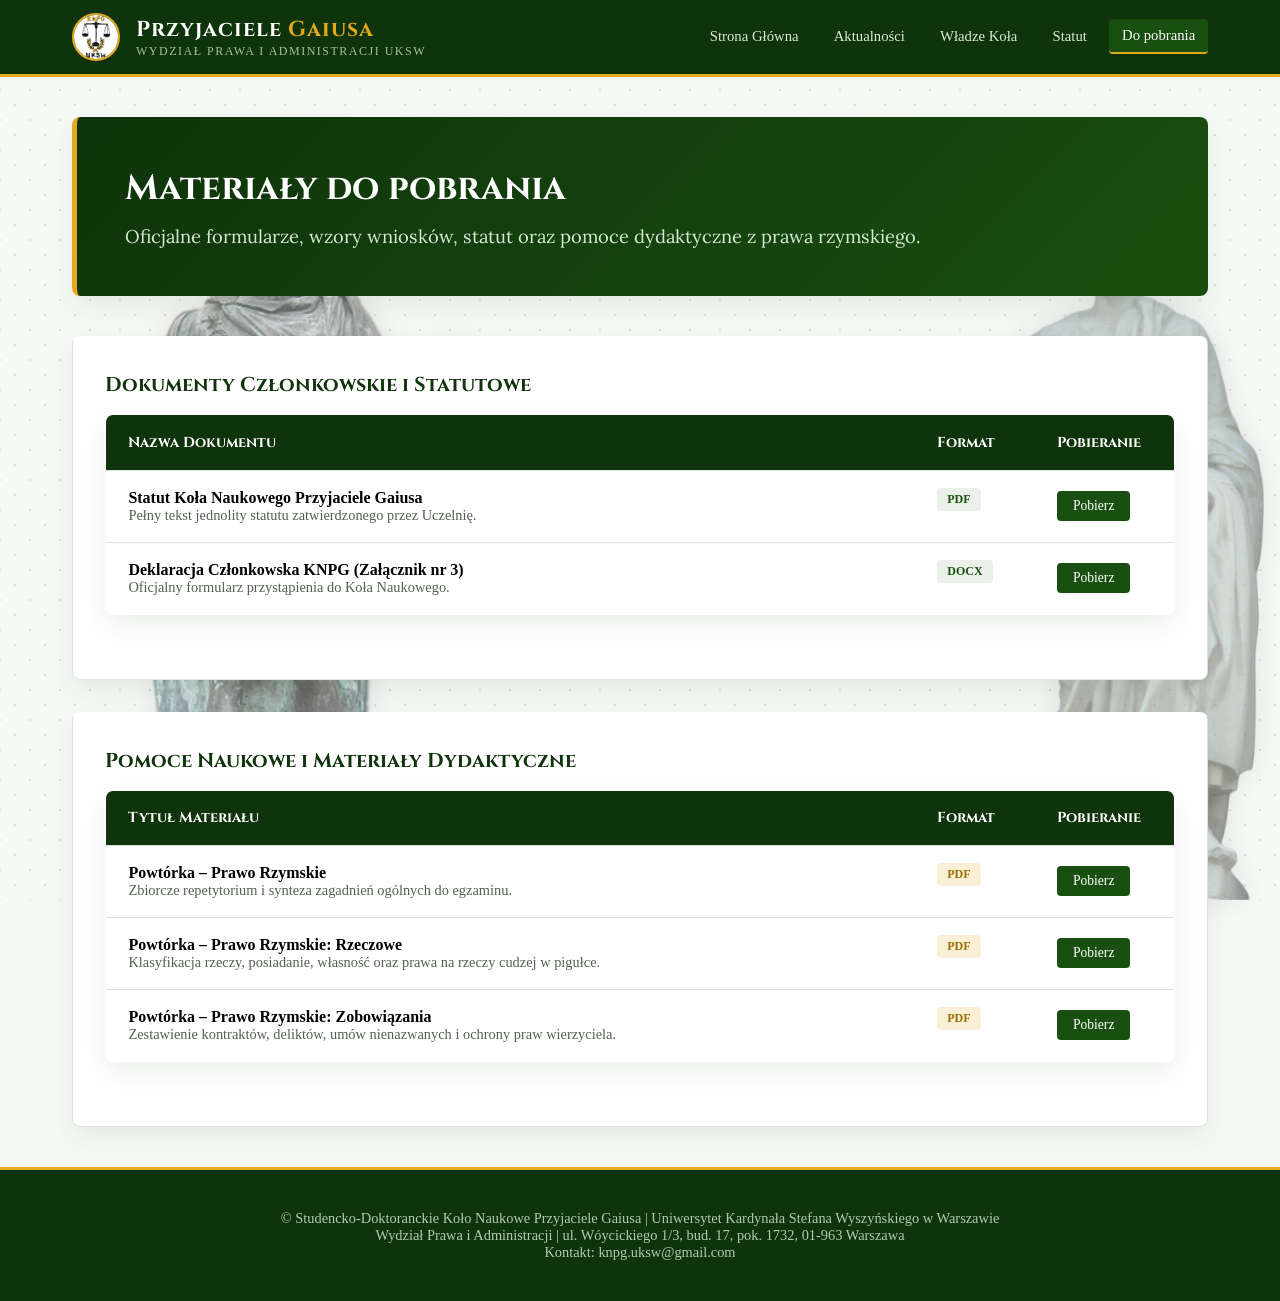
==== do-pobrania.html @ 5a7674ea "Add files via upload" ====
<!DOCTYPE html>
<html lang="pl">
<head>
    <meta charset="UTF-8">
    <meta name="viewport" content="width=device-width, initial-scale=1.0">
    <title>Koło Naukowe Przyjaciele Gaiusa | Do pobrania</title>
    <link rel="icon" type="image/jpeg" href="logo na insta.jpg">
    <link rel="preconnect" href="https://fonts.googleapis.com">
    <link rel="preconnect" href="https://fonts.gstatic.com" crossorigin>
    <link href="https://fonts.googleapis.com/css2?family=Cinzel:wght@600;700;800&family=Inter:wght@300;400;500;600&family=Lora:ital,wght@0,400;0,600;1,400&display=swap" rel="stylesheet">
    <link rel="stylesheet" href="style.css">
    <script src="components.js" defer></script>
</head>
<body>
    <img src="gaius.png" alt="Gaius Watermark" class="bg-watermark" onerror="this.style.display='none'">
    <img src="cezar.png" alt="Cesar Watermark" class="bg-watermark-left" onerror="this.style.display='none'">

    <site-header></site-header>

    <main>
        <div class="hero">
            <h2>Materiały do pobrania</h2>
            <p class="lead">Oficjalne formularze, wzory wniosków, statut oraz pomoce dydaktyczne z prawa rzymskiego.</p>
        </div>

        <div class="card" style="margin-bottom: 2rem;">
            <h3>Dokumenty Członkowskie i Statutowe</h3>
            <table class="download-table" style="margin-top: 1rem;">
                <thead>
                    <tr>
                        <th>Nazwa Dokumentu</th>
                        <th style="width: 120px;">Format</th>
                        <th style="width: 140px;">Pobieranie</th>
                    </tr>
                </thead>
                <tbody>
                    <tr>
                        <td>
                            <strong>Statut Koła Naukowego Przyjaciele Gaiusa</strong>
                            <div class="role-desc">Pełny tekst jednolity statutu zatwierdzonego przez Uczelnię.</div>
                        </td>
                        <td><span class="badge">PDF</span></td>
                        <td><a href="do-pobrania/statut.pdf" class="btn-download" download>Pobierz</a></td>
                    </tr>
                    <tr>
                        <td>
                            <strong>Deklaracja Członkowska KNPG (Załącznik nr 3)</strong>
                            <div class="role-desc">Oficjalny formularz przystąpienia do Koła Naukowego.</div>
                        </td>
                        <td><span class="badge">DOCX</span></td>
                        <td><a href="do-pobrania/deklaracja-członkowska.docx" class="btn-download" download>Pobierz</a></td>
                    </tr>
                </tbody>
            </table>
        </div>

        <div class="card">
            <h3>Pomoce Naukowe i Materiały Dydaktyczne</h3>
            <table class="download-table" style="margin-top: 1rem;">
                <thead>
                    <tr>
                        <th>Tytuł Materiału</th>
                        <th style="width: 120px;">Format</th>
                        <th style="width: 140px;">Pobieranie</th>
                    </tr>
                </thead>
                <tbody>
                    <tr>
                        <td>
                            <strong>Powtórka – Prawo Rzymskie</strong>
                            <div class="role-desc">Zbiorcze repetytorium i synteza zagadnień ogólnych do egzaminu.</div>
                        </td>
                        <td><span class="badge gold">PDF</span></td>
                        <td><a href="do-pobrania/powtorka-prawo-rzymskie.pdf" class="btn-download" download>Pobierz</a></td>
                    </tr>
                    <tr>
                        <td>
                            <strong>Powtórka – Prawo Rzymskie: Rzeczowe</strong>
                            <div class="role-desc">Klasyfikacja rzeczy, posiadanie, własność oraz prawa na rzeczy cudzej w pigułce.</div>
                        </td>
                        <td><span class="badge gold">PDF</span></td>
                        <td><a href="do-pobrania/powtorka-prawo-rzymskie-rzeczowe.pdf" class="btn-download" download>Pobierz</a></td>
                    </tr>
                    <tr>
                        <td>
                            <strong>Powtórka – Prawo Rzymskie: Zobowiązania</strong>
                            <div class="role-desc">Zestawienie kontraktów, deliktów, umów nienazwanych i ochrony praw wierzyciela.</div>
                        </td>
                        <td><span class="badge gold">PDF</span></td>
                        <td><a href="do-pobrania/powtorka-prawo-rzymskie-zobowiazania.pdf" class="btn-download" download>Pobierz</a></td>
                    </tr>
                </tbody>
            </table>
        </div>
    </main>

    <site-footer></site-footer>
</body>
</html>
---- style.css ----
site-header {
    display: block;
    position: sticky;
    top: 0;
    z-index: 1000;
}

site-footer {
    display: block;
}
:root {
    --primary: #194f10;
    --primary-light: #246a18;
    --primary-dark: #0f330a;
    --accent: #e5a91e;
    --accent-hover: #cca018;
    --bg-light: #f7f9f6;
    --surface: #ffffff;
    --text-main: #1f271e;
    --text-muted: #536151;
    --border: #dbe4da;
    --shadow: 0 10px 30px rgba(15, 51, 10, 0.08);
}

* {
    box-sizing: border-box;
    margin: 0;
    padding: 0;
}

body {
    background-color: var(--bg-light); /* */
    background-image: 
        radial-gradient(var(--border) 0.75px, transparent 0.75px),
        radial-gradient(var(--border) 0.75px, var(--bg-light) 0.75px); /* */
    background-size: 30px 30px;
    background-position: 0 0, 15px 15px;
    background-attachment: fixed;
}

.bg-latin-quote {
    position: fixed;
    left: 2vw;
    bottom: 4vh;
    font-family: 'Cinzel', serif; /*[cite: 1] */
    font-size: 2.8rem;
    line-height: 1.2;
    color: var(--primary-dark); /*[cite: 1] */
    opacity: 0.035;
    pointer-events: none;
    z-index: 0;
    max-width: 450px;
    user-select: none;
}

/* Znak wodny w tle: sylwetka Gaiusa o widoczności 60% */
.bg-watermark {
    position: fixed;
    right: -20px;
    bottom: 0;
    height: 85vh;
    max-height: 850px;
    width: auto;
    opacity: 0.6;
    pointer-events: none;
    z-index: 0;
    filter: drop-shadow(0 0 15px rgba(0, 0, 0, 0.15));
}

/* Znak wodny w tle: Cezar po lewej stronie w odbiciu lustrzanym */
.bg-watermark-left {
    position: fixed;
    left: -20px;
    bottom: 0;
    height: 85vh;
    max-height: 850px;
    width: auto;
    opacity: 0.6;
    pointer-events: none;
    z-index: 0;
    filter: drop-shadow(0 0 15px rgba(0, 0, 0, 0.15));
    transform: scaleX(-1); /* Odwrócenie w stronę środka ekranu */
}

@media (max-width: 820px) {
    .bg-watermark-left { display: none; }
}

header {
    background-color: var(--primary-dark);
    color: var(--surface);
    border-bottom: 3px solid var(--accent);
    position: sticky;
    top: 0;
    z-index: 1000;
}

.header-container {
    max-width: 1200px;
    margin: 0 auto;
    padding: 0.8rem 2rem;
    display: flex;
    justify-content: space-between;
    align-items: center;
}

.brand-wrapper {
    display: flex;
    align-items: center;
    gap: 1rem;
    text-decoration: none;
}

.nav-logo {
    width: 48px;
    height: 48px;
    border-radius: 50%;
    border: 2px solid var(--accent);
    object-fit: cover;
}

.brand h1 {
    font-family: 'Cinzel', serif;
    font-size: 1.35rem;
    letter-spacing: 1px;
    color: var(--surface);
}

.brand span {
    color: var(--accent);
}

.brand p {
    font-size: 0.75rem;
    text-transform: uppercase;
    letter-spacing: 1.5px;
    color: #a4c29e;
}

nav ul {
    display: flex;
    list-style: none;
    gap: 0.6rem;
    align-items: center;
}

nav a.nav-link {
    text-decoration: none;
    color: #dbead7;
    font-size: 0.92rem;
    font-weight: 500;
    padding: 0.5rem 0.8rem;
    border-radius: 4px;
    transition: all 0.25s ease;
    display: inline-block;
}

nav a.nav-link:hover {
    color: var(--accent);
}

nav a.nav-link.active {
    color: #ffffff;
    background-color: var(--primary);
    border-bottom: 2px solid var(--accent);
}

main {
    max-width: 1200px;
    margin: 2.5rem auto;
    padding: 0 2rem;
    min-height: calc(100vh - 280px);
    position: relative;
    z-index: 1;
}

.hero {
    background: linear-gradient(135deg, var(--primary-dark) 0%, var(--primary) 100%);
    color: var(--surface);
    padding: 3rem;
    border-radius: 8px;
    margin-bottom: 2.5rem;
    box-shadow: var(--shadow);
    border-left: 5px solid var(--accent);
}

.hero h2 {
    font-family: 'Cinzel', serif;
    font-size: 2.2rem;
    margin-bottom: 0.8rem;
    color: #ffffff;
}

.hero p.lead {
    font-family: 'Lora', serif;
    font-size: 1.15rem;
    color: #d7e8d3;
    max-width: 820px;
}

.hero-with-logo {
    display: flex;
    align-items: center;
    justify-content: space-between;
    gap: 2.5rem;
}

.logo-showcase {
    flex-shrink: 0;
    width: 250px;
    height: 250px;
    background-color: #ffffff;
    border: 4px solid var(--accent);
    border-radius: 12px;
    overflow: hidden;
    display: flex;
    align-items: center;
    justify-content: center;
    box-shadow: 0 12px 25px rgba(0, 0, 0, 0.25);
}

.logo-showcase img {
    width: 100%;
    height: 100%;
    object-fit: cover;
}

.sub-nav {
    display: flex;
    flex-wrap: wrap;
    gap: 0.6rem;
    margin-bottom: 2rem;
    border-bottom: 2px solid var(--border);
    padding-bottom: 0.8rem;
}

.sub-link {
    background: #e9efe7;
    border: 1px solid var(--border);
    color: var(--text-main);
    padding: 0.55rem 1rem;
    font-size: 0.9rem;
    font-weight: 600;
    border-radius: 6px;
    cursor: pointer;
    transition: all 0.2s ease;
}

.sub-link:hover {
    background: #d6e4d3;
    color: var(--primary-dark);
}

.sub-link.active {
    background: var(--primary);
    color: #ffffff;
    border-color: var(--primary);
}

.sub-tab-content {
    display: none;
    animation: fadeIn 0.3s ease-in-out;
}

.sub-tab-content.active {
    display: block;
}

@keyframes fadeIn {
    from { opacity: 0; transform: translateY(8px); }
    to { opacity: 1; transform: translateY(0); }
}

.grid-2 {
    display: grid;
    grid-template-columns: repeat(auto-fit, minmax(320px, 1fr));
    gap: 2rem;
    margin-bottom: 2.5rem;
}

.grid-3 {
    display: grid;
    grid-template-columns: repeat(auto-fit, minmax(280px, 1fr));
    gap: 1.5rem;
    margin-bottom: 2.5rem;
}

.card {
    background-color: var(--surface);
    padding: 2rem;
    border-radius: 8px;
    box-shadow: var(--shadow);
    border: 1px solid var(--border);
    border-top: 3px solid transparent;
    transition: transform 0.2s ease, border-top-color 0.2s ease;
}

.card:hover {
    transform: translateY(-3px);
    border-top-color: var(--accent);
}

.card h3 {
    font-family: 'Cinzel', serif;
    color: var(--primary-dark);
    margin-bottom: 0.8rem;
    font-size: 1.25rem;
}

.person-card {
    display: flex;
    flex-direction: column;
    align-items: center;
    text-align: center;
}

.person-photo-frame {
    width: 200px;
    height: 250px;
    border: 2px dashed var(--accent);
    background: #f1f5ef;
    border-radius: 8px;
    margin-bottom: 1.2rem;
    display: flex;
    flex-direction: column;
    align-items: center;
    justify-content: center;
    color: var(--text-muted);
    font-size: 0.82rem;
    overflow: hidden;
}

.news-card {
    padding: 0;
    overflow: hidden;
    display: flex;
    flex-direction: column;
}

.news-thumb {
    width: 100%;
    height: 190px;
    object-fit: cover;
    background-color: #dce7db;
    border-bottom: 2px solid var(--accent);
}

.news-body {
    padding: 1.5rem;
    display: flex;
    flex-direction: column;
    flex-grow: 1;
}

.news-actions {
    margin-top: auto;
    padding-top: 1rem;
    display: flex;
    justify-content: space-between;
    align-items: center;
}

.btn-link {
    color: var(--primary);
    font-weight: 600;
    text-decoration: none;
    font-size: 0.9rem;
    cursor: pointer;
    background: none;
    border: none;
}

.btn-link:hover {
    color: var(--accent-hover);
    text-decoration: underline;
}

.download-table,
.resolution-list {
    width: 100%;
    border-collapse: collapse;
    background: var(--surface);
    border-radius: 8px;
    overflow: hidden;
    box-shadow: var(--shadow);
    border: 1px solid var(--border);
    margin-bottom: 2rem;
}

.download-table th,
.download-table td,
.resolution-list th,
.resolution-list td {
    padding: 1.1rem 1.4rem;
    text-align: left;
    border-bottom: 1px solid var(--border);
}

.download-table th,
.resolution-list th {
    background-color: var(--primary-dark);
    color: #ffffff;
    font-family: 'Cinzel', serif;
    font-size: 0.9rem;
}

.download-table tr:hover td,
.resolution-list tr:hover td {
    background-color: #f3f7f2;
}

.btn-download {
    display: inline-block;
    padding: 0.45rem 1rem;
    background: var(--primary);
    color: #fff !important;
    text-decoration: none;
    border-radius: 4px;
    font-size: 0.85rem;
    font-weight: 500;
    border: none;
    cursor: pointer;
    transition: background 0.2s;
}

.btn-download:hover {
    background: var(--primary-light);
}

.badge {
    display: inline-block;
    background: #eaf1e8;
    color: var(--primary);
    font-size: 0.75rem;
    font-weight: 600;
    padding: 0.25rem 0.65rem;
    border-radius: 4px;
    margin-bottom: 0.8rem;
    text-transform: uppercase;
}

.badge.gold {
    background: rgba(229, 169, 30, 0.18);
    color: #996e05;
}

.date {
    font-size: 0.85rem;
    color: var(--text-muted);
    margin-bottom: 0.5rem;
}

.person-title {
    color: #a47206;
    font-size: 0.9rem;
    font-weight: 600;
    margin-bottom: 0.3rem;
}

.role-desc {
    font-size: 0.9rem;
    color: var(--text-muted);
}

.statute-container {
    background: var(--surface);
    padding: 3.5rem;
    border-radius: 8px;
    border: 1px solid var(--border);
    box-shadow: var(--shadow);
    max-width: 900px;
    margin: 0 auto;
    font-family: 'Lora', serif;
    line-height: 1.8;
}

.statute-container h2 {
    font-family: 'Cinzel', serif;
    text-align: center;
    color: var(--primary-dark);
    margin-bottom: 0.5rem;
}

.statute-meta {
    text-align: center;
    font-size: 0.95rem;
    color: var(--text-muted);
    margin-bottom: 2.5rem;
    padding-bottom: 1.5rem;
    border-bottom: 2px solid var(--accent);
}

.statute-container h3 {
    font-family: 'Cinzel', serif;
    text-align: center;
    margin: 2rem 0 1rem 0;
    color: var(--primary);
}

.statute-container p.par {
    font-weight: bold;
    margin-top: 1.5rem;
    margin-bottom: 0.4rem;
    color: var(--primary-dark);
}

.statute-container ol, 
.statute-container ul {
    margin-left: 1.8rem;
    margin-bottom: 1rem;
}

footer {
    background-color: var(--primary-dark);
    color: #b2cbb0;
    padding: 2.5rem 2rem;
    border-top: 3px solid var(--accent);
    font-size: 0.9rem;
    text-align: center;
    position: relative;
    z-index: 1;
}

@media (max-width: 820px) {
    .bg-watermark { display: none; }
    .hero-with-logo { flex-direction: column-reverse; text-align: center; }
    .logo-showcase { width: 180px; height: 180px; margin: 0 auto; }
    .header-container { flex-direction: column; gap: 1rem; align-items: flex-start; }
    nav ul { flex-wrap: wrap; }
    .statute-container { padding: 1.5rem; }
}
/* Style strony pojedynczego wydarzenia i galerii */
.event-single-article {
    padding: 2.5rem;
}

.event-banner {
    width: 100%;
    aspect-ratio: 16 / 9;
    max-height: 440px;
    border-radius: 6px;
    overflow: hidden;
    margin-bottom: 2rem;
    border-bottom: 3px solid var(--accent);
    background-color: #0f330a; /* Tło pod grafikę zanim się załaduje */
}

.event-banner img {
    width: 100%;
    height: 100%;
    object-fit: cover; /* Wypełnia kadr bez deformacji */
    object-position: center center; /* Kadruje do środka (można zmienić na center top) */
    display: block;
}

/* Nowy, elegancki nagłówek i metadane wydarzenia */
.event-header-box {
    margin-bottom: 2rem;
    padding-bottom: 1.5rem;
    border-bottom: 2px solid var(--border);
}

.event-meta-top {
    display: flex;
    flex-wrap: wrap;
    align-items: center;
    gap: 0.8rem 1.4rem;
    margin-bottom: 1rem;
}

.event-meta-top .badge {
    margin-bottom: 0;
    font-size: 0.8rem;
    letter-spacing: 0.5px;
}

.meta-tag {
    display: inline-flex;
    align-items: center;
    gap: 0.4rem;
    font-size: 0.88rem;
    color: var(--text-muted);
    font-weight: 500;
}

.meta-icon {
    font-size: 0.95rem;
    opacity: 0.85;
}

.event-header-box h2 {
    font-family: 'Cinzel', serif;
    color: var(--primary-dark);
    font-size: 2.2rem;
    line-height: 1.25;
    letter-spacing: 0.5px;
    margin: 0.5rem 0 0 0;
}

@media (max-width: 768px) {
    .event-header-box h2 {
        font-size: 1.6rem;
    }
    .event-meta-top {
        gap: 0.6rem 1rem;
    }
}

.event-body-text {
    font-size: 1.05rem;
    line-height: 1.85;
    color: var(--text-main);
    border-bottom: 1px solid var(--border);
    padding-bottom: 2rem;
    margin-bottom: 2.5rem;
}

.event-body-text p {
    margin-bottom: 1.2rem;
}

.event-gallery-section h3 {
    font-family: 'Cinzel', serif;
    color: var(--primary-dark);
    font-size: 1.4rem;
    margin-bottom: 1.5rem;
}

.event-gallery-grid {
    display: grid;
    grid-template-columns: repeat(auto-fit, minmax(260px, 1fr));
    gap: 1.2rem;
}

.gallery-item {
    border-radius: 6px;
    overflow: hidden;
    border: 2px solid var(--border);
    box-shadow: 0 4px 12px rgba(0, 0, 0, 0.05);
    transition: transform 0.2s ease, border-color 0.2s ease;
    aspect-ratio: 4 / 3;
    height: auto; /* Zastępuje sztywne height: 200px */
}

.gallery-item img {
    width: 100%;
    height: 100%;
    object-fit: cover;
    object-position: center;
    display: block;
}

.gallery-item:hover {
    transform: scale(1.02);
    border-color: var(--accent);
}
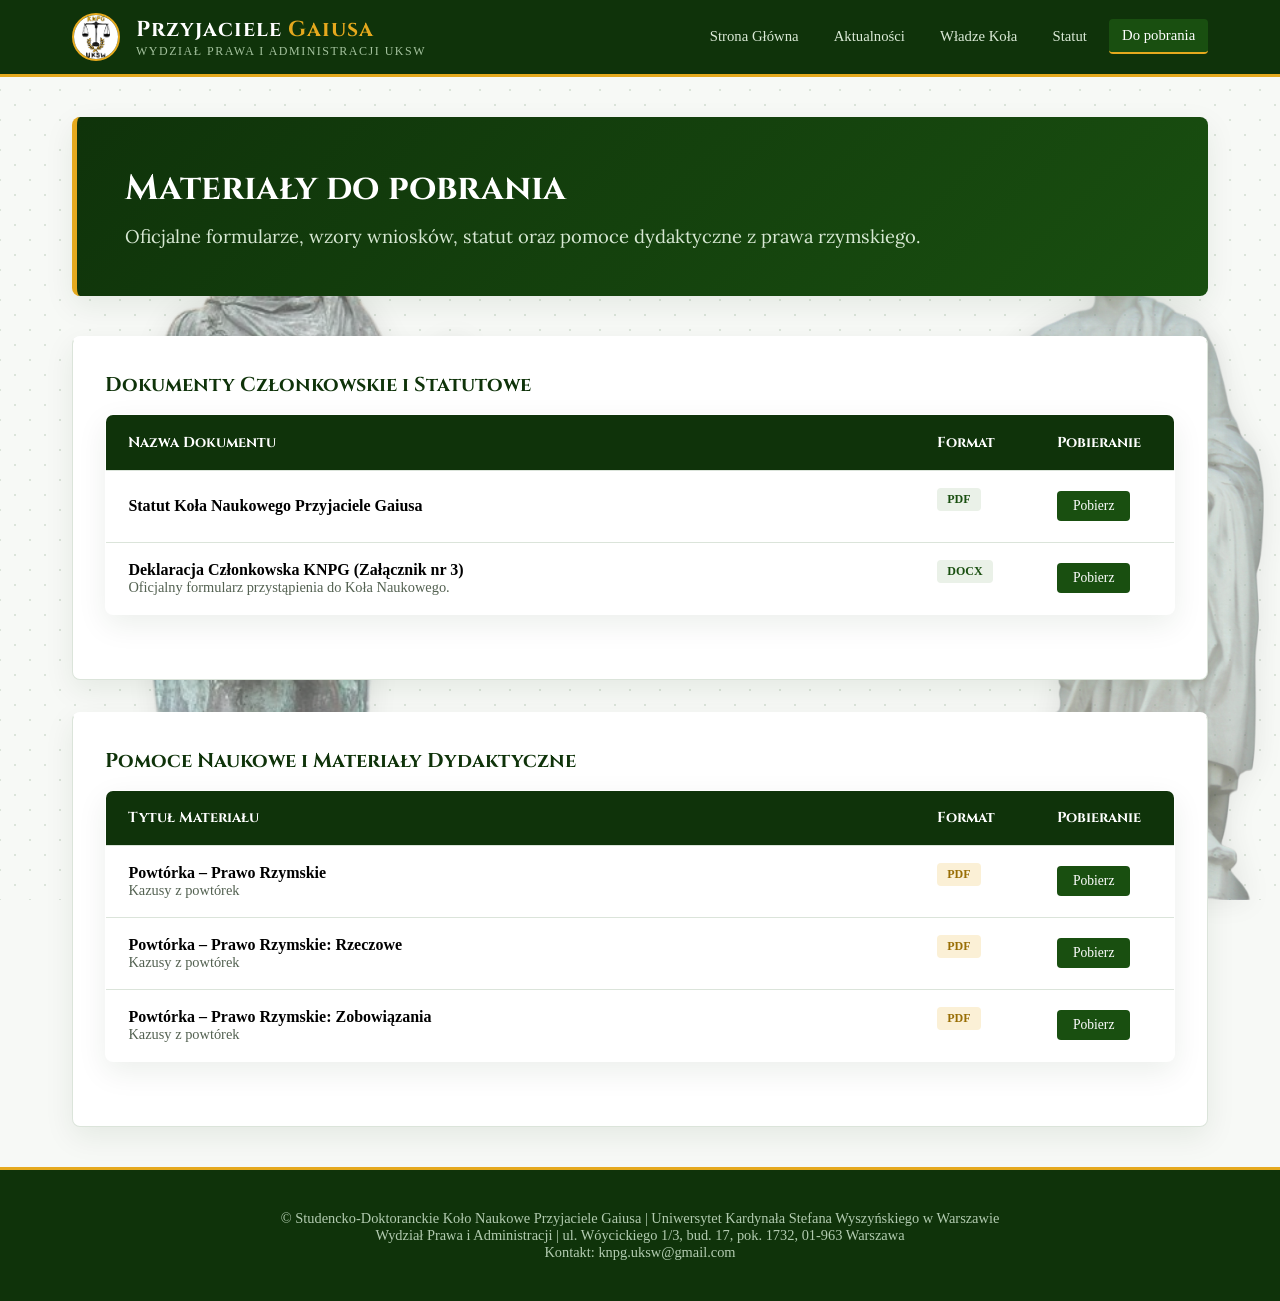
==== commit 00f6fe5f: "Add files via upload" ====
--- a/do-pobrania.html
+++ b/do-pobrania.html
@@ -37,7 +37,7 @@
                     <tr>
                         <td>
                             <strong>Statut Koła Naukowego Przyjaciele Gaiusa</strong>
-                            <div class="role-desc">Pełny tekst jednolity statutu zatwierdzonego przez Uczelnię.</div>
+                            <div class="role-desc"></div>
                         </td>
                         <td><span class="badge">PDF</span></td>
                         <td><a href="do-pobrania/statut.pdf" class="btn-download" download>Pobierz</a></td>
@@ -68,7 +68,7 @@
                     <tr>
                         <td>
                             <strong>Powtórka – Prawo Rzymskie</strong>
-                            <div class="role-desc">Zbiorcze repetytorium i synteza zagadnień ogólnych do egzaminu.</div>
+                            <div class="role-desc">Kazusy z powtórek</div>
                         </td>
                         <td><span class="badge gold">PDF</span></td>
                         <td><a href="do-pobrania/powtorka-prawo-rzymskie.pdf" class="btn-download" download>Pobierz</a></td>
@@ -76,7 +76,7 @@
                     <tr>
                         <td>
                             <strong>Powtórka – Prawo Rzymskie: Rzeczowe</strong>
-                            <div class="role-desc">Klasyfikacja rzeczy, posiadanie, własność oraz prawa na rzeczy cudzej w pigułce.</div>
+                            <div class="role-desc">Kazusy z powtórek</div>
                         </td>
                         <td><span class="badge gold">PDF</span></td>
                         <td><a href="do-pobrania/powtorka-prawo-rzymskie-rzeczowe.pdf" class="btn-download" download>Pobierz</a></td>
@@ -84,7 +84,7 @@
                     <tr>
                         <td>
                             <strong>Powtórka – Prawo Rzymskie: Zobowiązania</strong>
-                            <div class="role-desc">Zestawienie kontraktów, deliktów, umów nienazwanych i ochrony praw wierzyciela.</div>
+                            <div class="role-desc">Kazusy z powtórek</div>
                         </td>
                         <td><span class="badge gold">PDF</span></td>
                         <td><a href="do-pobrania/powtorka-prawo-rzymskie-zobowiazania.pdf" class="btn-download" download>Pobierz</a></td>
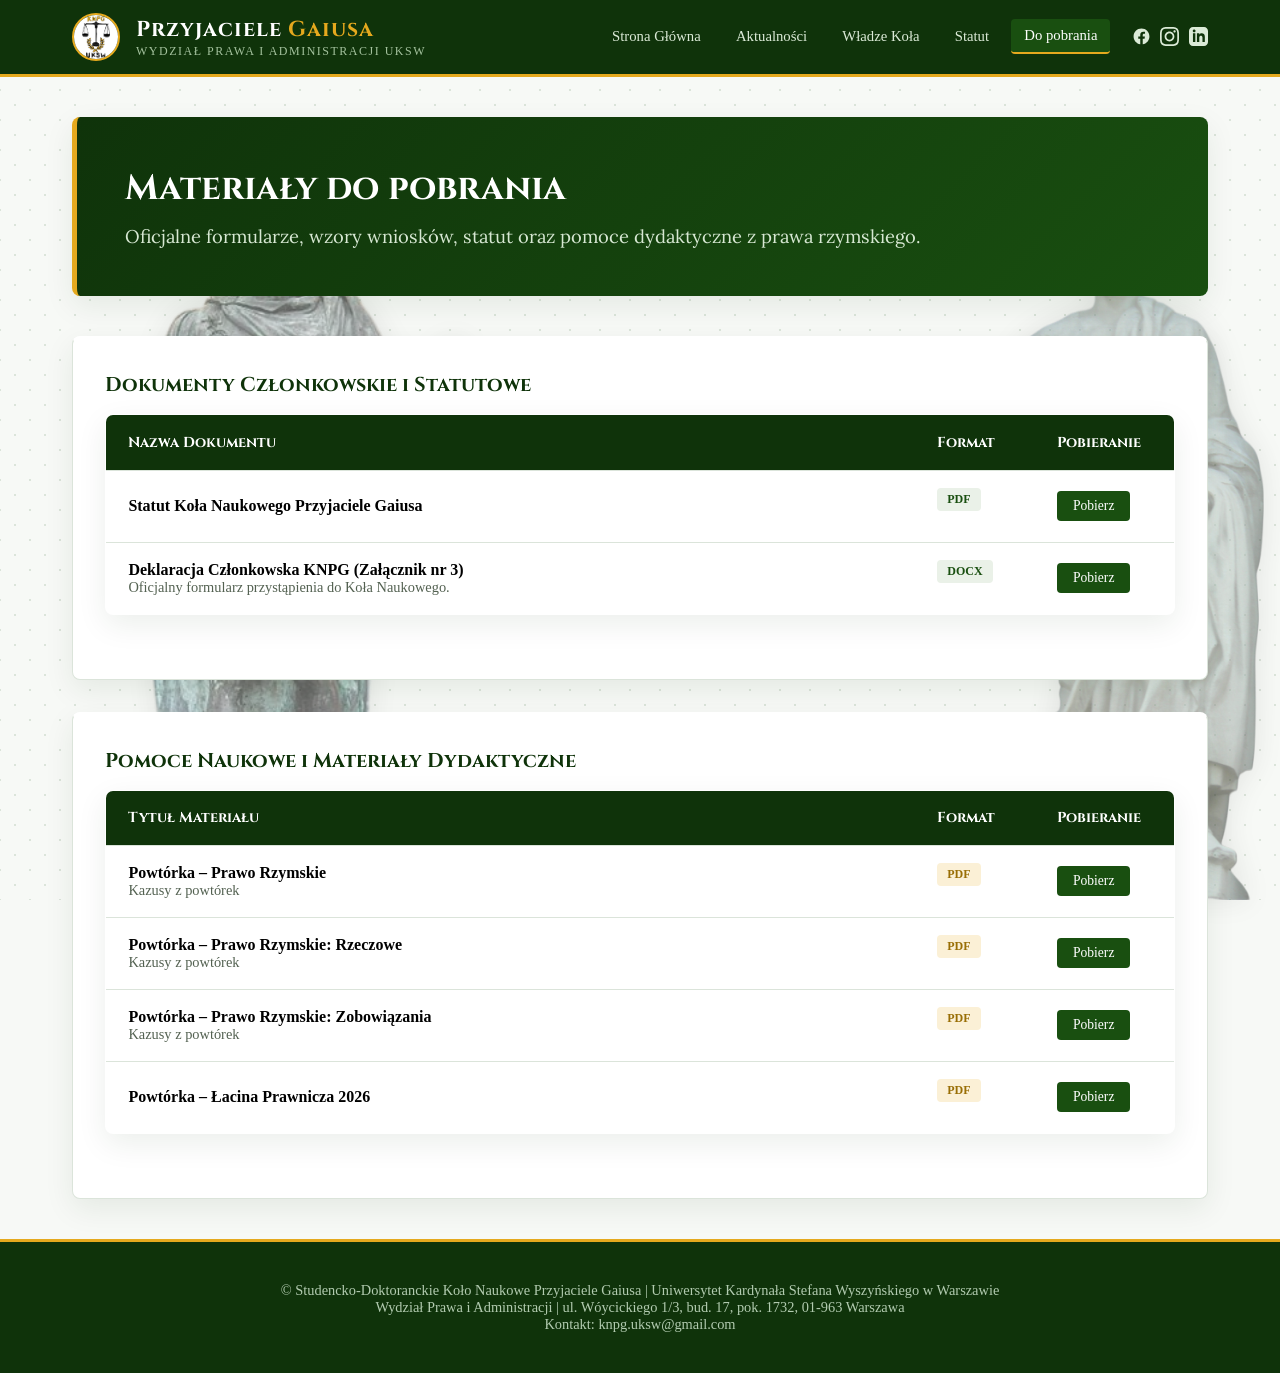
==== commit ac850331: "Add files via upload" ====
--- a/do-pobrania.html
+++ b/do-pobrania.html
@@ -89,6 +89,14 @@
                         <td><span class="badge gold">PDF</span></td>
                         <td><a href="do-pobrania/powtorka-prawo-rzymskie-zobowiazania.pdf" class="btn-download" download>Pobierz</a></td>
                     </tr>
+                    <tr>
+                        <td>
+                            <strong>Powtórka – Łacina Prawnicza 2026</strong>
+                            <div class="role-desc"></div>
+                        </td>
+                        <td><span class="badge gold">PDF</span></td>
+                        <td><a href="https://drive.google.com/file/d/1FY6Fa0U5SxI3lDndSNDTslyaPUuKtW2S/view" class="btn-download" download>Pobierz</a></td>
+                    </tr>
                 </tbody>
             </table>
         </div>
